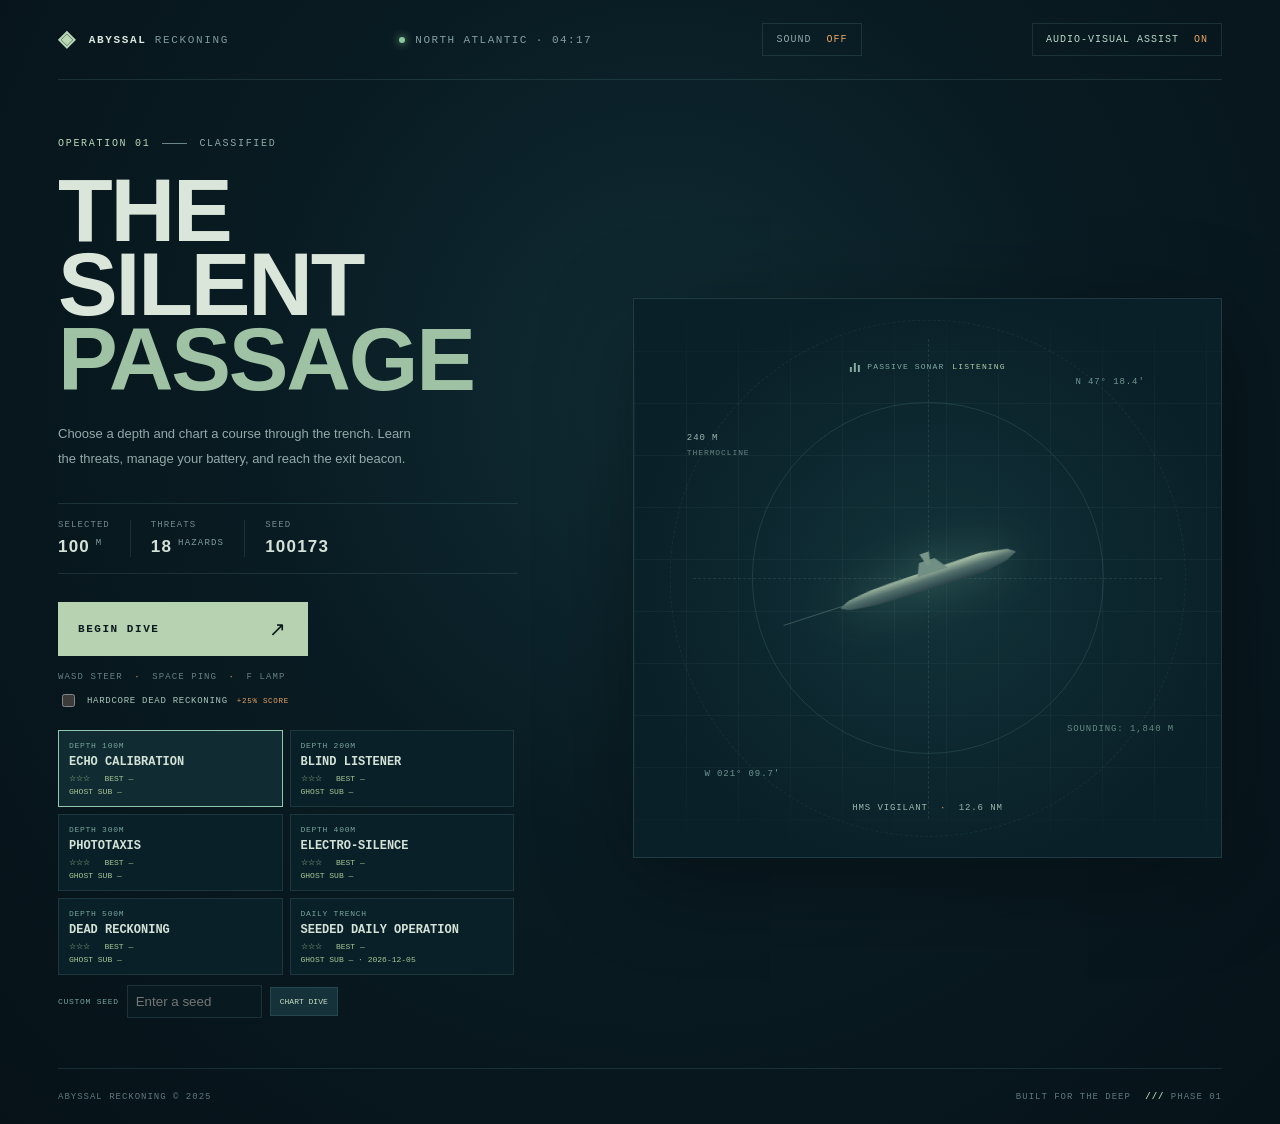
==== src/index.html @ 3aafe758 "initial commit" ====
<!doctype html>
<html lang="en">
  <head>
    <meta charset="utf-8" />
    <meta
      name="viewport"
      content="width=device-width, initial-scale=1, viewport-fit=cover"
    />
    <meta name="theme-color" content="#06151c" />
    <meta
      name="description"
      content="Abyssal Reckoning — an acoustic stealth submarine game."
    />
    <title>Abyssal Reckoning</title>
    <link rel="stylesheet" href="style.css?v=magnetar-20261030-2" />
  </head>
  <body>
    <main class="game-shell">
      <header class="topbar">
        <a class="brand" href="#" aria-label="Abyssal Reckoning home"
          ><span class="brand-mark">◈</span
          ><span>ABYSSAL <b>RECKONING</b></span></a
        >
        <div class="mission-tag">
          <span class="live-dot"></span> NORTH ATLANTIC · 04:17
        </div>
        <button
          class="sound-toggle"
          id="sound-toggle"
          type="button"
          aria-label="Toggle sound"
        >
          SOUND <span id="sound-state">OFF</span>
        </button>
        <button class="sound-toggle assist-toggle" id="assist-toggle" type="button" aria-pressed="true">AUDIO-VISUAL ASSIST <span>ON</span></button>
      </header>

      <section class="briefing" id="briefing" aria-labelledby="title">
        <div class="briefing-copy">
          <p class="eyebrow"><span>OPERATION 01</span><i></i> CLASSIFIED</p>
          <h1 id="title">THE SILENT<br /><em>PASSAGE</em></h1>
          <p class="intro">
            Choose a depth and chart a course through the trench. Learn the
            threats, manage your battery, and reach the exit beacon.
          </p>
          <div class="mission-stats">
            <div>
              <small>SELECTED</small
              ><strong id="selected-depth">100 <sup>M</sup></strong>
            </div>
            <div>
              <small>THREATS</small
              ><strong id="selected-threats">07 <sup>HAZARDS</sup></strong>
            </div>
            <div>
              <small>SEED</small><strong id="selected-seed">100173</strong>
            </div>
          </div>
          <button class="launch-button" id="launch" type="button">
            <span>BEGIN DIVE</span><b>↗</b>
          </button>
          <p class="launch-note">
            WASD STEER <span>·</span> SPACE PING <span>·</span> F LAMP
          </p>
          <label class="mode-toggle"><input id="hardcore-toggle" type="checkbox" /> HARDCORE DEAD RECKONING <small>+25% SCORE</small></label>
          <div
            class="mission-select"
            id="mission-select"
            aria-label="Select mission"
          ></div>
          <div class="custom-seed">
            <label for="custom-seed">CUSTOM SEED</label
            ><input
              id="custom-seed"
              inputmode="numeric"
              placeholder="Enter a seed"
            /><button id="custom-launch" type="button">CHART DIVE</button>
          </div>
        </div>
        <div class="briefing-art" aria-hidden="true">
          <div class="chart-grid"></div>
          <div class="chart-ring ring-a"></div>
          <div class="chart-ring ring-b"></div>
          <div class="chart-cross"></div>
          <div class="depth-label depth-one">
            240 M <span>THERMOCLINE</span>
          </div>
          <div class="depth-label depth-two">SOUNDING: 1,840 M</div>
          <div class="sub-silhouette">
            <span class="wake"></span><span class="hull"></span
            ><span class="conning"></span><span class="fin"></span>
          </div>
          <div class="bearing bearing-a">N 47° 18.4′</div>
          <div class="bearing bearing-b">W 021° 09.7′</div>
          <div class="signal-tag">
            <span class="signal-bars"><i></i><i></i><i></i></span> PASSIVE SONAR
            <b>LISTENING</b>
          </div>
          <div class="art-coordinates">HMS VIGILANT <span>·</span> 12.6 NM</div>
        </div>
      </section>

      <section
        class="play-screen hidden"
        id="play-screen"
        aria-label="Submarine mission"
      >
        <div class="canvas-wrap">
          <canvas id="game" aria-label="Top-down submarine game"></canvas>
          <div class="mission-banner">
            <span class="live-dot"></span
            ><span id="mission-status">IN TRANSIT</span><i></i
            ><span id="mission-time">00:00</span>
          </div>
          <div class="tactical-comms hidden" id="tactical-comms"></div>
          <div class="toast" id="toast" aria-live="polite"></div>
        <div class="pause-legend hidden" id="pause-legend" role="dialog" aria-label="Acoustic color legend">
          <strong>MISSION PAUSED · ACOUSTIC LEGEND</strong>
          <span><i class="legend-rock"></i> ROCK RETURN</span><span><i class="legend-mine"></i> MINE !</span><span><i class="legend-bio"></i> FLESH</span><span><i class="legend-exit"></i> EXIT BEACON</span>
          <small>ESC / P TO RESUME · M TO MUTE</small>
        </div>
        </div>
        <aside class="instrument-panel">
          <div class="panel-heading">
            <span>VESSEL STATUS</span><b>SSN-742</b>
          </div>
          <div class="sub-readout">
            <div class="sub-icon">◈</div>
            <div><small>USS HAWKE</small><strong>ATTACK SUBMARINE</strong></div>
            <span class="status-dot"></span>
          </div>
          <div class="meter-block">
            <div class="meter-label">
              <span>ACOUSTIC SIGNATURE</span><b id="noise-value">LOW</b>
            </div>
            <div class="meter"><i id="noise-meter"></i></div>
            <small class="meter-hint">Speed and sonar increase exposure</small>
          </div>
          <div class="meter-block hull-block">
            <div class="meter-label">
              <span>HULL INTEGRITY</span><b id="hull-value">100%</b>
            </div>
            <div class="meter hull-meter"><i id="hull-meter"></i></div>
          </div>
          <div class="meter-block">
            <div class="meter-label">
              <span>BATTERY</span><b id="battery-value">100%</b>
            </div>
            <div class="meter"><i id="battery-meter"></i></div>
          </div>
          <div class="mini-chart">
            <div class="mini-title">
              <span>TACTICAL PLOT</span><span>RANGE 8 NM</span>
            </div>
            <canvas id="radar" aria-label="Tactical radar"></canvas>
            <div class="radar-legend">
              <span><i class="you-dot"></i> YOU</span
              ><span><i class="enemy-dot"></i> HOSTILE</span
              ><span><i class="goal-dot"></i> EXFIL</span>
            </div>
          </div>
          <div class="objective">
            <div class="objective-head">
              <span>MISSION OBJECTIVE</span
              ><span class="objective-mark">01</span>
            </div>
            <strong>REACH THE SAFE ZONE</strong>
            <p>Cross the channel and evade all hostile sonar sweeps.</p>
            <div class="progress-track"><i id="progress-bar"></i></div>
            <small id="progress-label">0% TO EXTRACTION</small>
          </div>
          <div class="controls">
            <div class="controls-head">
              VESSEL CONTROLS <span>KEYBOARD</span>
            </div>
            <div class="key-row">
              <kbd>W</kbd><kbd>A</kbd><kbd>S</kbd><kbd>D</kbd
              ><span>STEER &amp; THROTTLE</span>
            </div>
            <div class="key-row"><kbd>Q</kbd><span>DECOY / MAGNETAR LIGHTNING ROD</span></div>
            <div class="key-row">
              <kbd>SPACE</kbd><span>ACTIVE SONAR PING</span>
            </div>
            <div class="key-row"><kbd>F</kbd><span>TOGGLE LAMP</span></div>
            <div class="key-row"><kbd>E</kbd><span>SEVER TETHER / OVERCHARGE NODE</span></div>
            <div class="key-row">
              <kbd>ALT</kbd><span>SILENT RUNNING</span><kbd>SHIFT</kbd
              ><span>BOOST</span>
            </div>
          </div>
          <button id="pause-button" class="pause-button" type="button">
            Ⅱ <span>PAUSE MISSION</span>
          </button>
        </aside>
        <div class="mobile-controls" aria-label="Touch controls">
          <button data-control="forward">▲</button
          ><button data-control="left">◀</button
          ><button data-control="silent">QUIET</button
          ><button data-control="right">▶</button
          ><button data-control="back">▼</button>
        </div>
        <div
          class="modal hidden"
          id="end-modal"
          role="dialog"
          aria-modal="true"
          aria-labelledby="end-title"
        >
          <div class="modal-card">
            <p class="eyebrow" id="end-kicker">DIVE TELEMETRY</p>
            <h2 id="end-title">MISSION COMPLETE</h2>
            <p id="end-copy">Exit beacon reached.</p>
            <div id="loss-cause" class="loss-cause"></div>
            <div class="report-line">
              <span>TIME</span><b id="end-time">00:00</b>
            </div>
            <div class="report-line">
              <span>PINGS FIRED</span><b id="end-pings">0</b>
            </div>
            <div class="report-line">
              <span>BATTERY USED</span><b id="end-battery">0%</b>
            </div>
            <div class="report-line">
              <span>HULL INTEGRITY</span><b id="end-hull">100%</b>
            </div>
            <div class="report-line">
              <span>DIVE SCORE</span><b id="end-score">0</b>
            </div>
            <div class="report-line">
              <span>STARS EARNED</span><b id="end-stars">☆☆☆</b>
            </div>
            <div class="report-line">
              <span>GHOST SUB</span><b id="end-ghost">—</b>
            </div>
            <div class="modal-actions">
              <button class="launch-button" id="next-depth" type="button">
                <span>NEXT DEPTH</span><b>↗</b></button
              ><button class="launch-button secondary" id="retry" type="button">
                <span>RETRY DIVE</span><b>↻</b></button
              ><button
                class="launch-button secondary"
                id="dive-log"
                type="button"
              >
                <span>DIVE LOG (MENU)</span><b>⌂</b>
              </button>
            </div>
          </div>
        </div>
      </section>

      <footer class="footer">
        <span>ABYSSAL RECKONING <i>©</i> 2025</span
        ><span>BUILT FOR THE DEEP <b>///</b> PHASE 01</span>
      </footer>
    </main>
    <script src="audio.js?v=magnetar-20261030-2"></script>
    <script src="world.js?v=magnetar-20261030-2"></script>
    <script src="game.js?v=magnetar-20261030-2"></script>
  </body>
</html>
---- src/style.css ----
:root {
  color-scheme: dark;
  --bg: #07171e;
  --panel: #0a2028;
  --panel2: #0c252e;
  --line: rgba(134, 190, 193, 0.15);
  --muted: #769195;
  --ink: #d8e7df;
  --mint: #b9d8b6;
  --cyan: #64c8c0;
  --orange: #e6a464;
  --red: #ef665c;
  font-family: Manrope, Arial, sans-serif;
}
* {
  box-sizing: border-box;
}
html,
body {
  margin: 0;
  min-height: 100%;
  background: #06141a;
  color: var(--ink);
}
body {
  min-height: 100vh;
  background: radial-gradient(
    ellipse at 52% 35%,
    #102c34 0,
    #091b22 44%,
    #061218 100%
  );
}
.game-shell {
  width: min(1420px, 100%);
  min-height: 100vh;
  margin: auto;
  padding: 0 58px;
  display: flex;
  flex-direction: column;
}
.topbar {
  height: 80px;
  border-bottom: 1px solid var(--line);
  display: flex;
  align-items: center;
  justify-content: space-between;
  font:
    11px "DM Mono",
    monospace;
  letter-spacing: 0.13em;
  color: #9fb6b3;
}
.brand {
  text-decoration: none;
  color: #dbe9df;
  font-weight: 600;
  display: flex;
  gap: 12px;
  align-items: center;
  letter-spacing: 0.15em;
}
.brand b {
  font-weight: 400;
  color: #7d9998;
}
.brand-mark {
  font-size: 22px;
  color: var(--mint);
}
.mission-tag {
  display: flex;
  align-items: center;
  gap: 10px;
  color: #839fa1;
}
.live-dot {
  display: inline-block;
  width: 6px;
  height: 6px;
  background: #8bc99b;
  border-radius: 50%;
  box-shadow: 0 0 9px #8bc99b;
}
.sound-toggle {
  background: transparent;
  border: 1px solid var(--line);
  padding: 10px 13px;
  color: #91a8a9;
  font:
    10px "DM Mono",
    monospace;
  letter-spacing: 0.1em;
}
.sound-toggle span {
  color: var(--orange);
  margin-left: 8px;
}
.assist-toggle { color: #b7d8c8; cursor: pointer; }
.assist-toggle[aria-pressed="false"] { opacity: .65; }
.mode-toggle { display: flex; align-items: center; gap: 9px; margin: 0 0 10px; color: #a8c7ba; font: 9px "DM Mono", monospace; letter-spacing: .08em; }
.mode-toggle input { accent-color: #b6d2b0; }
.mode-toggle small { color: #e6a464; }
.briefing {
  flex: 1;
  min-height: 630px;
  display: grid;
  grid-template-columns: 0.9fr 1.1fr;
  align-items: center;
  gap: 8%;
  padding: 58px 0 50px;
}
.briefing-copy {
  max-width: 460px;
  position: relative;
  z-index: 1;
}
.eyebrow {
  font:
    10px "DM Mono",
    monospace;
  letter-spacing: 0.17em;
  color: #8da8a5;
  display: flex;
  align-items: center;
  gap: 12px;
  margin: 0 0 24px;
}
.eyebrow span {
  color: var(--mint);
}
.eyebrow i {
  width: 25px;
  border-top: 1px solid #698785;
}
.briefing h1 {
  font:
    800 clamp(60px, 7vw, 98px)/0.83 "Barlow Condensed",
    Impact,
    sans-serif;
  letter-spacing: -0.025em;
  margin: 0;
  color: #dbe6db;
}
.briefing h1 em {
  font-style: normal;
  color: #9fc2a5;
}
.intro {
  font-size: 13px;
  line-height: 1.9;
  color: #93aaa9;
  max-width: 370px;
  margin: 26px 0 32px;
}
.mission-stats {
  display: flex;
  gap: 0;
  border-top: 1px solid var(--line);
  border-bottom: 1px solid var(--line);
  padding: 16px 0;
  margin-bottom: 28px;
}
.mission-stats > div {
  padding: 0 20px;
  border-right: 1px solid var(--line);
}
.mission-stats > div:first-child {
  padding-left: 0;
}
.mission-stats > div:last-child {
  border: 0;
}
.mission-stats small {
  display: block;
  color: #718b8d;
  font:
    9px "DM Mono",
    monospace;
  letter-spacing: 0.12em;
  margin-bottom: 7px;
}
.mission-stats strong {
  font:
    600 17px "Barlow Condensed",
    sans-serif;
  letter-spacing: 0.07em;
  color: #d5e2d8;
}
.mission-stats sup {
  font:
    9px "DM Mono",
    monospace;
  color: #819c9c;
}
.launch-button {
  width: 250px;
  height: 54px;
  border: 0;
  background: #b6d2b0;
  color: #0b1a1d;
  font:
    700 11px "DM Mono",
    monospace;
  letter-spacing: 0.14em;
  display: flex;
  align-items: center;
  justify-content: space-between;
  padding: 0 20px;
  cursor: pointer;
  transition: 0.2s;
}
.launch-button:hover {
  background: #d5e6cd;
  transform: translateY(-2px);
  box-shadow: 0 8px 32px #b6d2b02c;
}
.launch-button b {
  font: 20px Arial;
}
.launch-note {
  font:
    9px "DM Mono",
    monospace;
  color: #668084;
  letter-spacing: 0.12em;
  margin-top: 16px;
}
.launch-note span {
  color: #c4986b;
  margin: 0 5px;
}
.mission-select {
  display: grid;
  grid-template-columns: repeat(2, minmax(0, 1fr));
  gap: 7px;
  max-height: 245px;
  overflow-y: auto;
  margin-top: 20px;
  padding-right: 4px;
}
.mission-card {
  min-width: 0;
  padding: 10px;
  text-align: left;
  color: #9bb1aa;
  background: #0a2028;
  border: 1px solid var(--line);
  cursor: pointer;
}
.mission-card.selected {
  border-color: #91c7ad;
  background: #102b31;
}
.mission-card-depth,
.mission-card strong,
.mission-card small {
  display: block;
}
.mission-card-depth,
.custom-seed label {
  color: #78a49c;
  font:
    8px "DM Mono",
    monospace;
  letter-spacing: 0.09em;
}
.mission-card strong {
  margin: 5px 0;
  color: #d3e2d6;
  font:
    600 12px "DM Mono",
    monospace;
}
.mission-card small {
  margin-top: 4px;
  color: #a9c795;
  font:
    8px "DM Mono",
    monospace;
}
.custom-seed {
  display: flex;
  align-items: center;
  gap: 8px;
  margin-top: 10px;
}
.custom-seed input {
  width: 135px;
  min-width: 0;
  padding: 8px;
  color: var(--ink);
  background: #081a20;
  border: 1px solid var(--line);
}
.custom-seed button {
  padding: 9px;
  color: #c6dec2;
  background: #153139;
  border: 1px solid var(--line);
  font:
    8px "DM Mono",
    monospace;
  cursor: pointer;
}
.briefing-art {
  height: min(560px, 62vw);
  min-height: 420px;
  position: relative;
  overflow: hidden;
  background: radial-gradient(
    ellipse at 51% 51%,
    #13343a 0,
    #0e2931 35%,
    #0a2028 72%
  );
  border: 1px solid rgba(129, 183, 177, 0.18);
  box-shadow: 0 20px 90px #0005;
}
.chart-grid {
  position: absolute;
  inset: 0;
  background-image:
    linear-gradient(rgba(142, 193, 180, 0.055) 1px, transparent 1px),
    linear-gradient(90deg, rgba(142, 193, 180, 0.055) 1px, transparent 1px);
  background-size: 52px 52px;
  mask-image: linear-gradient(transparent, #000 20%, #000 80%, transparent);
}
.chart-ring {
  position: absolute;
  aspect-ratio: 1;
  border: 1px solid rgba(128, 201, 187, 0.14);
  border-radius: 50%;
  left: 50%;
  top: 50%;
  transform: translate(-50%, -50%);
}
.ring-a {
  width: 60%;
}
.ring-b {
  width: 88%;
  border-style: dashed;
  opacity: 0.65;
}
.chart-cross {
  position: absolute;
  inset: 50% 10%;
  border-top: 1px dashed #91b8ad25;
}
.chart-cross:after {
  content: "";
  position: absolute;
  left: 50%;
  top: -240px;
  height: 480px;
  border-left: 1px dashed #91b8ad25;
}
.depth-label,
.bearing,
.art-coordinates {
  position: absolute;
  font:
    9px "DM Mono",
    monospace;
  letter-spacing: 0.1em;
  color: #9ab7ad;
}
.depth-one {
  left: 9%;
  top: 24%;
}
.depth-one span {
  display: block;
  color: #658480;
  font-size: 8px;
  margin-top: 5px;
}
.depth-two {
  right: 8%;
  bottom: 22%;
  color: #668981;
}
.bearing-a {
  right: 13%;
  top: 14%;
  color: #6e9691;
}
.bearing-b {
  left: 12%;
  bottom: 14%;
  color: #6e9691;
}
.sub-silhouette {
  position: absolute;
  width: 210px;
  height: 50px;
  left: 50%;
  top: 50%;
  transform: translate(-50%, -50%) rotate(-18deg);
  filter: drop-shadow(0 0 20px #8ec7a44a);
}
.hull {
  position: absolute;
  left: 12px;
  top: 17px;
  width: 185px;
  height: 20px;
  background: linear-gradient(180deg, #adc5a9, #536f6c 48%, #263f46);
  border-radius: 60% 26% 28% 60%;
  clip-path: polygon(
    0 50%,
    9% 10%,
    81% 0,
    96% 24%,
    100% 50%,
    94% 76%,
    80% 100%,
    8% 90%
  );
}
.conning {
  position: absolute;
  left: 90px;
  top: 8px;
  width: 37px;
  height: 13px;
  background: #718f85;
  clip-path: polygon(14% 100%, 30% 0, 74% 0, 100% 100%);
}
.fin {
  position: absolute;
  left: 104px;
  top: 0;
  width: 10px;
  height: 13px;
  background: #789588;
  clip-path: polygon(40% 100%, 0 0, 100% 0, 75% 100%);
}
.wake {
  position: absolute;
  left: -47px;
  top: 25px;
  width: 70px;
  border-top: 1px solid #91b9aa50;
}
.signal-tag {
  position: absolute;
  top: 11%;
  left: 50%;
  transform: translateX(-50%);
  font:
    8px "DM Mono",
    monospace;
  letter-spacing: 0.14em;
  color: #80aaa2;
  display: flex;
  align-items: center;
  gap: 8px;
  white-space: nowrap;
}
.signal-tag b {
  color: #b0c9a5;
  font-weight: 400;
}
.signal-bars {
  display: flex;
  gap: 2px;
  align-items: end;
  height: 11px;
}
.signal-bars i {
  width: 2px;
  background: #82aaa0;
  height: 5px;
}
.signal-bars i:nth-child(2) {
  height: 9px;
}
.signal-bars i:nth-child(3) {
  height: 7px;
}
.art-coordinates {
  left: 50%;
  bottom: 8%;
  transform: translateX(-50%);
  white-space: nowrap;
}
.art-coordinates span {
  color: #d39f69;
  margin: 0 6px;
}
.footer {
  height: 56px;
  border-top: 1px solid var(--line);
  display: flex;
  align-items: center;
  justify-content: space-between;
  font:
    9px "DM Mono",
    monospace;
  color: #5f797d;
  letter-spacing: 0.11em;
}
.footer i {
  font-style: normal;
}
.footer b {
  color: #b0d0aa;
  margin-left: 8px;
}
.hidden {
  display: none !important;
}
.play-screen {
  position: relative;
  margin: 26px 0 30px;
  flex: 1;
  min-height: 540px;
  display: grid;
  grid-template-columns: minmax(0, 1fr) 300px;
  border: 1px solid var(--line);
  background: #081a20;
  box-shadow: 0 22px 80px #0005;
}
.canvas-wrap {
  position: relative;
  min-height: 540px;
  overflow: hidden;
  background: #000;
}
.canvas-wrap::after { content: ""; position: absolute; inset: 0; pointer-events: none; z-index: 1; opacity: .24; background: repeating-linear-gradient(to bottom, transparent 0 3px, rgba(0,0,0,.2) 4px), radial-gradient(ellipse, transparent 48%, rgba(0,0,0,.34) 100%); }
.canvas-wrap.impact-flash { box-shadow: inset 0 0 45px 12px rgba(239,65,58,.64); }
.high-contrast .canvas-wrap::after { opacity: .16; }
.pause-legend { position: absolute; z-index: 4; inset: 0; display: flex; flex-direction: column; align-items: center; justify-content: center; gap: 16px; background: #041116df; color: #d9e8db; font: 10px "DM Mono",monospace; letter-spacing: .1em; }
.pause-legend strong { color: #b8d8be; font-size: 13px; }
.pause-legend span { display: flex; gap: 10px; align-items: center; }
.pause-legend i { width: 11px; height: 11px; display: inline-block; border-radius: 50%; }
.legend-rock { background: #63d6dc; }.legend-mine { background: #f0a65e; }.legend-bio { background: #d69af2; }.legend-exit { background: #72e6c9; }
.pause-legend small { margin-top: 10px; color: #78979a; }
.canvas-wrap canvas {
  display: block;
  width: 100%;
  height: 100%;
  min-height: 540px;
}
.mission-banner {
  position: absolute;
  left: 17px;
  top: 16px;
  display: flex;
  gap: 10px;
  align-items: center;
  padding: 10px 12px;
  background: #081a20cc;
  border: 1px solid #9bc4b51f;
  font:
    9px "DM Mono",
    monospace;
  letter-spacing: 0.13em;
  color: #a8c1b9;
}
.tactical-comms {
  position: absolute;
  z-index: 2;
  top: 62px;
  left: 17px;
  max-width: min(560px, calc(100% - 34px));
  padding: 11px 14px;
  color: #d8d8a1;
  background: #091b20e8;
  border: 1px solid #b7b87055;
  font:
    10px/1.6 "DM Mono",
    monospace;
  letter-spacing: 0.04em;
}
.mission-banner i {
  height: 12px;
  border-left: 1px solid #466367;
}
.toast {
  position: absolute;
  top: 58px;
  left: 17px;
  color: #e3b277;
  font:
    10px "DM Mono",
    monospace;
  letter-spacing: 0.1em;
  text-shadow: 0 1px 5px #000;
}
.instrument-panel {
  padding: 20px 20px 16px;
  background: #0b2027;
  border-left: 1px solid var(--line);
  display: flex;
  flex-direction: column;
}
.panel-heading,
.meter-label,
.objective-head,
.mini-title,
.controls-head {
  display: flex;
  justify-content: space-between;
  align-items: center;
  font:
    9px "DM Mono",
    monospace;
  letter-spacing: 0.12em;
  color: #779497;
}
.panel-heading {
  padding-bottom: 14px;
  border-bottom: 1px solid var(--line);
}
.panel-heading b {
  color: #bdd5ba;
  font-weight: 400;
}
.sub-readout {
  display: flex;
  align-items: center;
  gap: 11px;
  padding: 15px 0;
  border-bottom: 1px solid var(--line);
}
.sub-icon {
  width: 33px;
  height: 33px;
  border: 1px solid #426665;
  display: grid;
  place-items: center;
  color: #b5d3ad;
  font-size: 18px;
}
.sub-readout small,
.sub-readout strong {
  display: block;
}
.sub-readout small {
  font:
    10px "DM Mono",
    monospace;
  color: #c6d6ca;
  letter-spacing: 0.1em;
}
.sub-readout strong {
  font:
    8px "DM Mono",
    monospace;
  color: #789194;
  letter-spacing: 0.08em;
  margin-top: 5px;
}
.status-dot {
  margin-left: auto;
  width: 6px;
  height: 6px;
  border-radius: 50%;
  background: #82c497;
}
.meter-block {
  padding: 15px 0 11px;
  border-bottom: 1px solid var(--line);
}
.meter-label {
  font-size: 8px;
}
.meter-label b {
  font-weight: 400;
  color: #b7d1ac;
}
.meter {
  height: 4px;
  background: #1b383d;
  margin: 10px 0 7px;
}
.meter i {
  display: block;
  width: 20%;
  height: 100%;
  background: #8bc29a;
  transition:
    width 0.25s,
    background 0.25s;
}
.meter-hint {
  font:
    8px "DM Mono",
    monospace;
  color: #668286;
}
.hull-block {
  padding-top: 13px;
}
.hull-meter i {
  width: 100%;
  background: #88bb8e;
}
.mini-chart {
  padding: 15px 0 12px;
  border-bottom: 1px solid var(--line);
}
.mini-title {
  font-size: 8px;
}
.mini-title span:last-child {
  font-size: 7px;
  color: #59797d;
}
.mini-chart canvas {
  width: 100%;
  height: 132px;
  display: block;
  margin-top: 6px;
}
.radar-legend {
  display: flex;
  gap: 11px;
  font:
    7px "DM Mono",
    monospace;
  color: #779397;
}
.radar-legend span {
  display: flex;
  gap: 5px;
  align-items: center;
}
.radar-legend i {
  display: inline-block;
  width: 5px;
  height: 5px;
  border-radius: 50%;
}
.you-dot {
  background: #b8dcad;
}
.enemy-dot {
  background: #ee7967;
}
.goal-dot {
  background: #65c9be;
}
.objective {
  padding: 14px 0 13px;
  border-bottom: 1px solid var(--line);
}
.objective-head {
  font-size: 8px;
}
.objective-mark {
  color: #ca9f70;
}
.objective > strong {
  display: block;
  font:
    600 12px "Barlow Condensed",
    sans-serif;
  letter-spacing: 0.08em;
  color: #cbdacb;
  margin-top: 12px;
}
.objective p {
  font-size: 9px;
  line-height: 1.55;
  color: #789195;
  margin: 5px 0 10px;
}
.progress-track {
  height: 3px;
  background: #1d393d;
}
.progress-track i {
  height: 100%;
  display: block;
  width: 0;
  background: #a9cda5;
  transition: width 0.3s;
}
.objective > small {
  display: block;
  color: #709092;
  font:
    7px "DM Mono",
    monospace;
  margin-top: 6px;
}
.controls {
  padding: 13px 0 10px;
}
.controls-head {
  font-size: 8px;
  margin-bottom: 9px;
}
.controls-head span {
  color: #506c71;
  font-size: 7px;
}
.key-row {
  display: flex;
  align-items: center;
  gap: 5px;
  margin: 5px 0;
  font:
    7px "DM Mono",
    monospace;
  color: #769094;
}
.key-row kbd {
  min-width: 19px;
  height: 17px;
  display: inline-grid;
  place-items: center;
  border: 1px solid #355457;
  background: #102b32;
  color: #bfd2c0;
  font:
    8px "DM Mono",
    monospace;
}
.key-row span {
  margin-left: 5px;
}
.pause-button {
  margin-top: auto;
  height: 32px;
  background: transparent;
  color: #779194;
  border: 1px solid #274349;
  font:
    8px "DM Mono",
    monospace;
  letter-spacing: 0.1em;
  cursor: pointer;
}
.pause-button span {
  margin-left: 8px;
}
.modal {
  position: absolute;
  inset: 0;
  z-index: 5;
  background: #041116d9;
  display: grid;
  place-items: center;
  backdrop-filter: blur(5px);
}
.modal-card {
  width: min(490px, 92%);
  max-height: 92%;
  overflow-y: auto;
  padding: 32px;
  background: #0c232a;
  border: 1px solid #51706d;
  text-align: center;
  box-shadow: 0 20px 80px #0009;
}
.modal-card .eyebrow {
  justify-content: center;
}
.modal-card h2 {
  font:
    700 40px "Barlow Condensed",
    sans-serif;
  color: #cce0cc;
  margin: 0 0 8px;
}
.modal-card > p:not(.eyebrow) {
  font-size: 12px;
  color: #91aaa8;
  margin-bottom: 24px;
}
.report-line {
  display: flex;
  justify-content: space-between;
  border-top: 1px solid var(--line);
  padding: 12px 0;
  font:
    9px "DM Mono",
    monospace;
  color: #7e9999;
}
.report-line b {
  color: #bed4b7;
  font-weight: 400;
}
.modal-card .launch-button {
  margin: 20px auto 0;
}
.modal-actions {
  display: grid;
  grid-template-columns: 1fr 1fr;
  gap: 8px;
}
.modal-actions .launch-button {
  width: 100%;
  margin: 8px 0 0;
  padding: 0 11px;
  font-size: 9px;
}
.modal-actions .launch-button:last-child {
  grid-column: 1/-1;
}
.launch-button.secondary {
  color: #c4d5cb;
  background: #153139;
  border: 1px solid #51706d;
}
.loss-cause {
  display: none;
  padding: 11px;
  margin: 10px 0;
  color: #ff9b83;
  background: #4b201c55;
  border: 1px solid #ef665c66;
  font:
    10px "DM Mono",
    monospace;
}
.loss-cause.visible {
  display: block;
}
.mobile-controls {
  display: none;
}
@media (max-width: 900px) {
  .game-shell {
    padding: 0 28px;
  }
  .briefing {
    gap: 4%;
    grid-template-columns: 0.95fr 1.05fr;
  }
  .mission-select {
    max-height: 220px;
  }
  .mission-card {
    padding: 8px;
  }
  .custom-seed {
    flex-wrap: wrap;
  }
  .briefing-art {
    min-height: 380px;
  }
  .play-screen {
    grid-template-columns: minmax(0, 1fr) 270px;
  }
  .instrument-panel {
    padding: 16px;
  }
  .mini-chart canvas {
    height: 110px;
  }
}
@media (max-width: 650px) {
  .game-shell {
    padding: 0 18px;
  }
  .topbar {
    height: 64px;
    gap: 5px;
  }
  .brand { gap: 6px; font-size: 8px; }
  .sound-toggle { padding: 7px 6px; font-size: 8px; letter-spacing: .04em; }
  .mission-tag {
    display: none;
  }
  .briefing {
    display: flex;
    flex-direction: column;
    align-items: stretch;
    padding: 44px 0 32px;
    gap: 34px;
  }
  .briefing h1 {
    font-size: 72px;
  }
  .briefing-art {
    height: 340px;
    min-height: 340px;
  }
  .mission-stats > div {
    padding: 0 13px;
  }
  .mission-stats strong {
    font-size: 15px;
  }
  .footer {
    font-size: 7px;
  }
  .play-screen {
    display: flex;
    flex-direction: column;
    margin: 14px 0 20px;
    min-height: 0;
  }
  .canvas-wrap {
    min-height: 54vh;
    height: 54vh;
  }
  .canvas-wrap canvas {
    min-height: 0;
  }
  .instrument-panel {
    border-left: 0;
    border-top: 1px solid var(--line);
    display: grid;
    grid-template-columns: 1fr 1fr;
    gap: 0 15px;
  }
  .panel-heading,
  .sub-readout,
  .mini-chart,
  .objective,
  .controls,
  .pause-button {
    grid-column: 1/-1;
  }
  .meter-block {
    border-bottom: 1px solid var(--line);
  }
  .mini-chart canvas {
    height: 120px;
  }
  .objective {
    order: 4;
  }
  .controls {
    order: 5;
  }
  .pause-button {
    margin-top: 10px;
    order: 6;
  }
  .mobile-controls {
    position: fixed;
    z-index: 4;
    right: 12px;
    bottom: 16px;
    display: grid;
    grid-template-columns: repeat(3, 42px);
    grid-template-rows: repeat(2, 38px);
    gap: 4px;
    opacity: 0.83;
  }
  .mobile-controls button {
    border: 1px solid #aac6ad66;
    background: #091e25d9;
    color: #c9dec9;
    font:
      9px "DM Mono",
      monospace;
  }
  .mobile-controls button[data-control="forward"] {
    grid-column: 2;
  }
  .mobile-controls button[data-control="left"] {
    grid-column: 1;
    grid-row: 2;
  }
  .mobile-controls button[data-control="right"] {
    grid-column: 3;
    grid-row: 2;
  }
  .mobile-controls button[data-control="back"] {
    grid-column: 2;
    grid-row: 2;
  }
  .mobile-controls button[data-control="silent"] {
    position: fixed;
    right: 12px;
    bottom: 106px;
    width: 132px;
    height: 27px;
  }
  .modal-card {
    padding: 25px;
  }
  .modal-card h2 {
    font-size: 34px;
  }
}
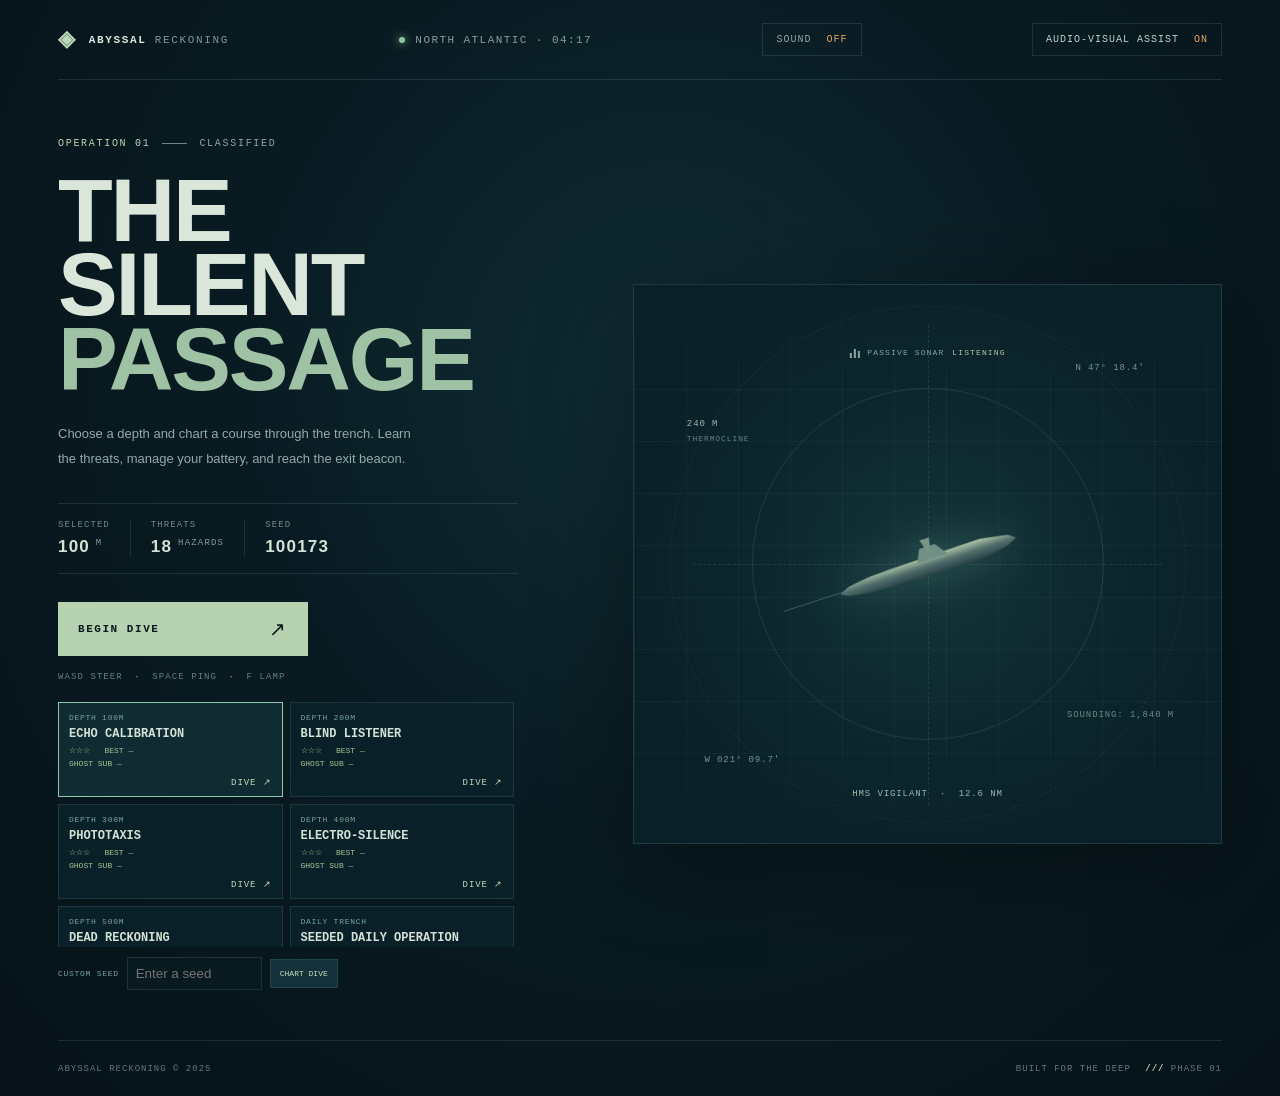
==== commit 7abbc47d: "Visuals update" ====
--- a/src/index.html
+++ b/src/index.html
@@ -12,7 +12,7 @@
       content="Abyssal Reckoning — an acoustic stealth submarine game."
     />
     <title>Abyssal Reckoning</title>
-    <link rel="stylesheet" href="style.css?v=magnetar-20261030-2" />
+    <link rel="stylesheet" href="style.css?v=briefing-intel-20261030-1" />
   </head>
   <body>
     <main class="game-shell">
@@ -62,7 +62,6 @@
           <p class="launch-note">
             WASD STEER <span>·</span> SPACE PING <span>·</span> F LAMP
           </p>
-          <label class="mode-toggle"><input id="hardcore-toggle" type="checkbox" /> HARDCORE DEAD RECKONING <small>+25% SCORE</small></label>
           <div
             class="mission-select"
             id="mission-select"
@@ -100,6 +99,21 @@
         </div>
       </section>
 
+      <div class="modal briefing-modal hidden" id="mission-briefing" role="dialog" aria-modal="true" aria-labelledby="briefing-title">
+        <div class="modal-card briefing-card">
+          <p class="eyebrow">TACTICAL BRIEFING <i></i> CLASSIFIED</p>
+          <p class="briefing-depth" id="briefing-depth"></p>
+          <h2 id="briefing-title">MISSION BRIEFING</h2>
+          <p id="briefing-objective"></p>
+          <div class="intel-block"><span>SENSOR / CAPTAIN’S LOG</span><p id="briefing-intel"></p></div>
+          <div class="briefing-meta" id="briefing-meta"></div>
+          <div class="briefing-actions">
+            <button class="launch-button" id="commence-dive" type="button"><span>COMMENCE DIVE</span><b>↗</b></button>
+            <button class="launch-button secondary" id="return-to-deck" type="button"><span>RETURN TO DECK</span><b>⌂</b></button>
+          </div>
+        </div>
+      </div>
+
       <section
         class="play-screen hidden"
         id="play-screen"
@@ -254,8 +268,8 @@
         ><span>BUILT FOR THE DEEP <b>///</b> PHASE 01</span>
       </footer>
     </main>
-    <script src="audio.js?v=magnetar-20261030-2"></script>
-    <script src="world.js?v=magnetar-20261030-2"></script>
-    <script src="game.js?v=magnetar-20261030-2"></script>
+    <script src="audio.js?v=briefing-intel-20261030-1"></script>
+    <script src="world.js?v=briefing-intel-20261030-1"></script>
+    <script src="game.js?v=briefing-intel-20261030-1"></script>
   </body>
 </html>
--- a/src/style.css
+++ b/src/style.css
@@ -98,9 +98,6 @@
 }
 .assist-toggle { color: #b7d8c8; cursor: pointer; }
 .assist-toggle[aria-pressed="false"] { opacity: .65; }
-.mode-toggle { display: flex; align-items: center; gap: 9px; margin: 0 0 10px; color: #a8c7ba; font: 9px "DM Mono", monospace; letter-spacing: .08em; }
-.mode-toggle input { accent-color: #b6d2b0; }
-.mode-toggle small { color: #e6a464; }
 .briefing {
   flex: 1;
   min-height: 630px;
@@ -248,6 +245,8 @@
   border: 1px solid var(--line);
   cursor: pointer;
 }
+.mission-card { position: relative; padding-bottom: 28px; }
+.mission-dive { position: absolute; right: 10px; bottom: 8px; color: #b9dfbd; font: 9px "DM Mono", monospace; letter-spacing: .1em; }
 .mission-card.selected {
   border-color: #91c7ad;
   background: #102b31;
@@ -848,6 +847,18 @@
   place-items: center;
   backdrop-filter: blur(5px);
 }
+.briefing-modal { position: fixed; z-index: 20; padding: 20px; }
+.briefing-card { width: min(620px, 94vw); max-height: min(88vh, 760px); text-align: left; border-color: #60928d; background: linear-gradient(145deg, #0c252d, #07171d 78%); box-shadow: 0 0 0 1px #6ccdc522, 0 24px 100px #000c, inset 0 0 40px #4ba7a00b; position: relative; }
+.briefing-card:before { content: ""; pointer-events: none; position: absolute; inset: 0; opacity: .12; background: repeating-linear-gradient(0deg, transparent 0 3px, #a1ddd10c 4px); }
+.briefing-depth { color: #75c7bb !important; font: 10px "DM Mono", monospace; letter-spacing: .14em; margin: 0 0 7px !important; }
+.briefing-card h2 { text-align: left; }
+.intel-block { border-left: 2px solid #c6757a; background: #301c254d; padding: 13px 16px; margin: 22px 0 16px; }
+.intel-block span { color: #e1908b; font: 9px "DM Mono", monospace; letter-spacing: .13em; }
+.intel-block p { color: #bdc8c0; font: 12px/1.8 "DM Mono", monospace; margin: 9px 0 0; }
+.briefing-meta { color: #789596; border-top: 1px solid var(--line); padding-top: 13px; font: 9px "DM Mono", monospace; letter-spacing: .08em; }
+.briefing-actions { display: flex; gap: 10px; margin-top: 14px; }
+.briefing-actions .launch-button { width: 50%; margin: 0; }
+.briefing-actions .secondary { justify-content: center; }
 .modal-card {
   width: min(490px, 92%);
   max-height: 92%;
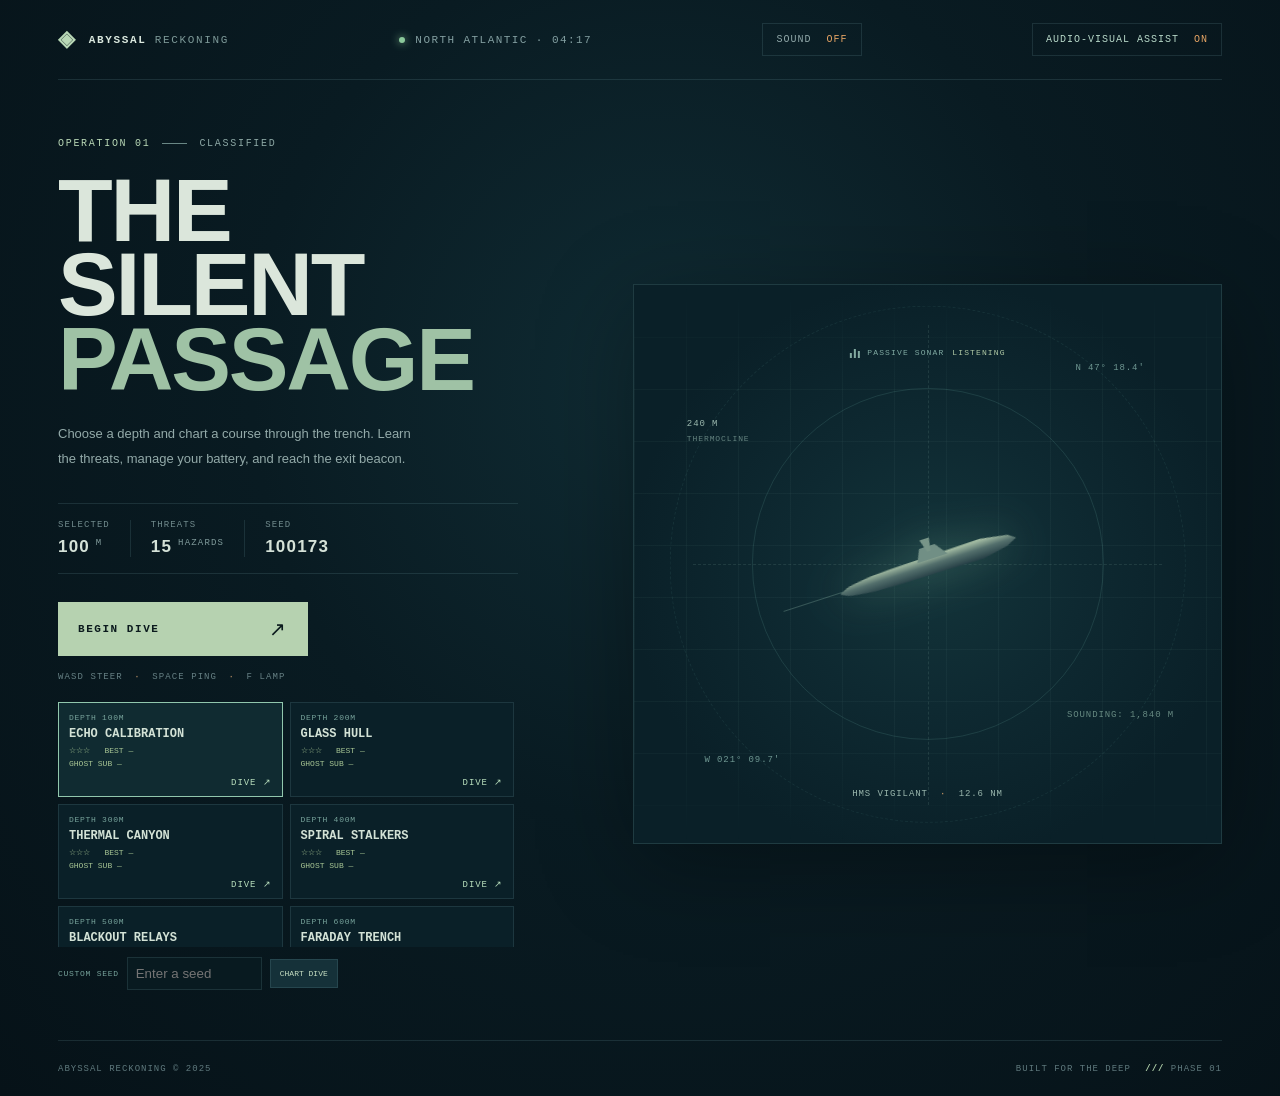
==== commit 7294df10: "dd" ====
--- a/src/index.html
+++ b/src/index.html
@@ -12,7 +12,7 @@
       content="Abyssal Reckoning — an acoustic stealth submarine game."
     />
     <title>Abyssal Reckoning</title>
-    <link rel="stylesheet" href="style.css?v=briefing-intel-20261030-1" />
+    <link rel="stylesheet" href="style.css?v=blackout-relays-20261101-7" />
   </head>
   <body>
     <main class="game-shell">
@@ -101,15 +101,15 @@
 
       <div class="modal briefing-modal hidden" id="mission-briefing" role="dialog" aria-modal="true" aria-labelledby="briefing-title">
         <div class="modal-card briefing-card">
-          <p class="eyebrow">TACTICAL BRIEFING <i></i> CLASSIFIED</p>
+          <p class="eyebrow">TACTICAL DIVE BRIEFING <i></i> CLASSIFIED</p>
           <p class="briefing-depth" id="briefing-depth"></p>
           <h2 id="briefing-title">MISSION BRIEFING</h2>
           <p id="briefing-objective"></p>
           <div class="intel-block"><span>SENSOR / CAPTAIN’S LOG</span><p id="briefing-intel"></p></div>
           <div class="briefing-meta" id="briefing-meta"></div>
           <div class="briefing-actions">
-            <button class="launch-button" id="commence-dive" type="button"><span>COMMENCE DIVE</span><b>↗</b></button>
-            <button class="launch-button secondary" id="return-to-deck" type="button"><span>RETURN TO DECK</span><b>⌂</b></button>
+            <button class="launch-button" id="commence-dive" type="button"><span>COMMENCE DIVE (SPACE)</span><b>↗</b></button>
+            <button class="launch-button secondary" id="return-to-deck" type="button"><span>ABORT TO DECK</span><b>⌂</b></button>
           </div>
         </div>
       </div>
@@ -126,11 +126,12 @@
             ><span id="mission-status">IN TRANSIT</span><i></i
             ><span id="mission-time">00:00</span>
           </div>
+          <div class="vent-status hidden" id="vent-status" aria-live="polite"></div>
           <div class="tactical-comms hidden" id="tactical-comms"></div>
           <div class="toast" id="toast" aria-live="polite"></div>
         <div class="pause-legend hidden" id="pause-legend" role="dialog" aria-label="Acoustic color legend">
           <strong>MISSION PAUSED · ACOUSTIC LEGEND</strong>
-          <span><i class="legend-rock"></i> ROCK RETURN</span><span><i class="legend-mine"></i> MINE !</span><span><i class="legend-bio"></i> FLESH</span><span><i class="legend-exit"></i> EXIT BEACON</span>
+          <span><i class="legend-rock"></i> ROCK RETURN</span><span><i class="legend-mine"></i> MINE !</span><span><i class="legend-bio"></i> FLESH</span><span><i class="legend-relay"></i> RELAY PYLON</span><span><i class="legend-exit"></i> EXIT BEACON</span>
           <small>ESC / P TO RESUME · M TO MUTE</small>
         </div>
         </div>
@@ -162,6 +163,7 @@
             </div>
             <div class="meter"><i id="battery-meter"></i></div>
           </div>
+          <div class="sonar-charge-readout hidden" id="sonar-charges" aria-live="polite"></div>
           <div class="mini-chart">
             <div class="mini-title">
               <span>TACTICAL PLOT</span><span>RANGE 8 NM</span>
@@ -268,8 +270,8 @@
         ><span>BUILT FOR THE DEEP <b>///</b> PHASE 01</span>
       </footer>
     </main>
-    <script src="audio.js?v=briefing-intel-20261030-1"></script>
-    <script src="world.js?v=briefing-intel-20261030-1"></script>
-    <script src="game.js?v=briefing-intel-20261030-1"></script>
+    <script src="audio.js?v=blackout-relays-20261101-7"></script>
+    <script src="world.js?v=blackout-relays-20261101-7"></script>
+    <script src="game.js?v=blackout-relays-20261101-7"></script>
   </body>
 </html>
--- a/src/style.css
+++ b/src/style.css
@@ -535,7 +535,7 @@
 .pause-legend strong { color: #b8d8be; font-size: 13px; }
 .pause-legend span { display: flex; gap: 10px; align-items: center; }
 .pause-legend i { width: 11px; height: 11px; display: inline-block; border-radius: 50%; }
-.legend-rock { background: #63d6dc; }.legend-mine { background: #f0a65e; }.legend-bio { background: #d69af2; }.legend-exit { background: #72e6c9; }
+.legend-rock { background: #63d6dc; }.legend-mine { background: #f0a65e; }.legend-bio { background: #d69af2; }.legend-relay { background: #75f2dc; box-shadow: 0 0 8px #75f2dc; }.legend-exit { background: #72e6c9; }
 .pause-legend small { margin-top: 10px; color: #78979a; }
 .canvas-wrap canvas {
   display: block;
@@ -559,6 +559,26 @@
   letter-spacing: 0.13em;
   color: #a8c1b9;
 }
+.vent-status {
+  position: absolute;
+  z-index: 2;
+  top: 16px;
+  right: 17px;
+  padding: 10px 12px;
+  border: 1px solid #d9854666;
+  background: #21170fd9;
+  color: #e5b56e;
+  font: 9px "DM Mono", monospace;
+  letter-spacing: .11em;
+  text-shadow: 0 0 10px #ff9d4c55;
+}
+.vent-status.active {
+  border-color: #ff9e4a;
+  color: #ffd18c;
+  box-shadow: 0 0 18px #f58a3755, inset 0 0 13px #ff9b351f;
+  animation: vent-pulse .55s ease-in-out infinite alternate;
+}
+@keyframes vent-pulse { to { filter: brightness(1.35); } }
 .tactical-comms {
   position: absolute;
   z-index: 2;
@@ -702,6 +722,18 @@
   padding: 15px 0 12px;
   border-bottom: 1px solid var(--line);
 }
+.sonar-charge-readout {
+  margin: -2px 0 12px;
+  padding: 9px 10px;
+  color: #b8ecaa;
+  border: 1px solid #80bf8c55;
+  background: #10271c;
+  font: 700 9px "DM Mono", monospace;
+  letter-spacing: .12em;
+  text-align: center;
+  text-shadow: 0 0 10px #7fff7655;
+}
+.sonar-charge-readout.hidden { display: none; }
 .mini-title {
   font-size: 8px;
 }
